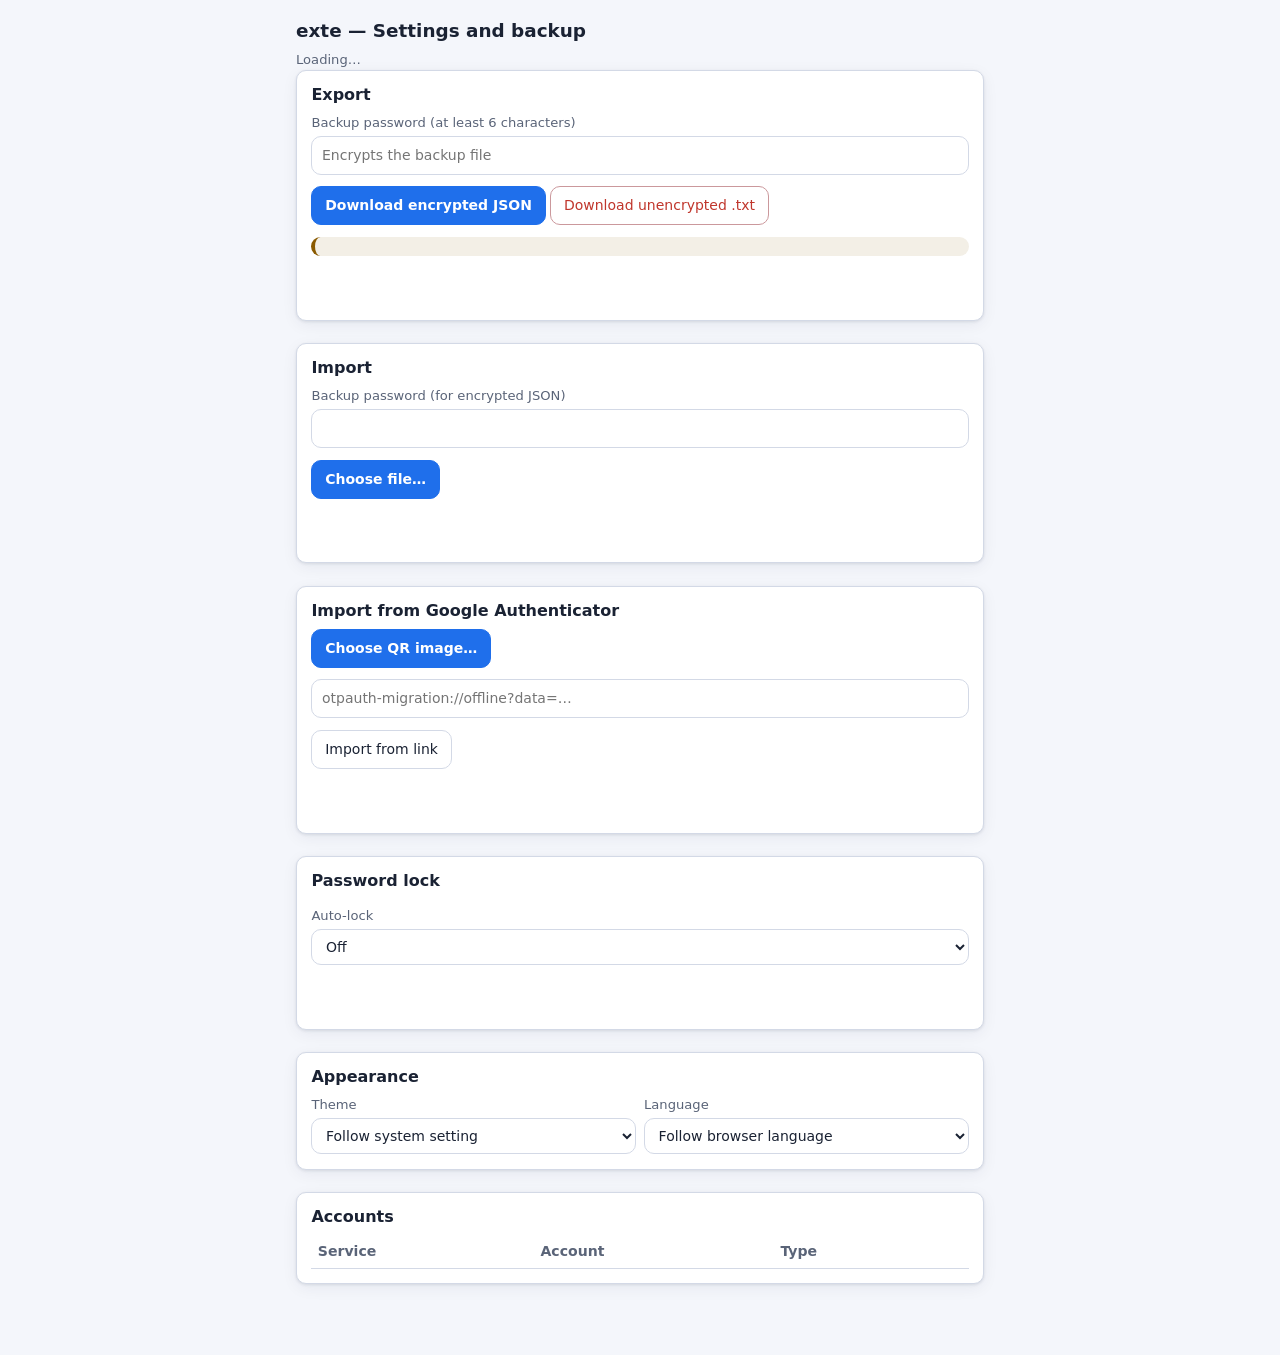
==== ayarlar.html @ 9b2154f1 "exte 1.0.0 — 2FA authenticator extension for Chrome (MV3) TOTP/HOTP code generation verified against" ====
<!doctype html>
<html lang="en">
<head>
  <meta charset="utf-8">
  <title data-i18n-baslik="ayarlarBaslik">exte — Settings and backup</title>
  <link rel="stylesheet" href="app.css">
</head>
<body class="sayfa">

<a href="#icerik" class="atla" data-i18n="icerigeAtla">Skip to content</a>
<h1 data-i18n="ayarlarBaslik">exte — Settings and backup</h1>
<p class="ipucu" id="ozet" data-i18n="yukleniyor">Loading…</p>

<main id="icerik">

  <!-- kilitliyse önce parola -->
  <section class="kart bolum" id="kilitKart" hidden aria-labelledby="kilitBaslik">
    <h2 id="kilitBaslik" data-i18n="kilitli">Locked</h2>
    <form id="kilitForm">
      <div class="alan">
        <label for="kilitParola" data-i18n="parola">Password</label>
        <input type="password" id="kilitParola" autocomplete="current-password" required>
      </div>
      <button type="submit" class="birincil" data-i18n="kilidiAc">Unlock</button>
      <p id="kilitHata" class="ipucu hata-metin" role="alert"></p>
    </form>
  </section>

  <div id="anaIcerik">

    <section class="kart bolum" aria-labelledby="disaBaslik">
      <h2 id="disaBaslik" data-i18n="disaAktar">Export</h2>
      <form id="disaForm">
        <div class="alan">
          <label for="disaParola" data-i18n="yedekParolasi">Backup password (at least 6 characters)</label>
          <input type="password" id="disaParola" autocomplete="new-password"
                 data-i18n-ph="yedekParolaIpucu" placeholder="Encrypts the backup file">
        </div>
        <button type="submit" class="birincil" data-i18n="sifreliIndir">Download encrypted JSON</button>
        <button type="button" id="disaTxt" class="tehlike" data-i18n="sifresizIndir">Download unencrypted .txt</button>
      </form>
      <p class="uyari-kutu" style="margin-top:.7rem" data-i18n-html="txtUyari"></p>
      <p id="disaDurum" class="durum" role="status"></p>
    </section>

    <section class="kart bolum" aria-labelledby="iceBaslik">
      <h2 id="iceBaslik" data-i18n="iceAktar">Import</h2>
      <p class="ipucu" data-i18n-html="iceAktarIpucu"></p>
      <div class="alan">
        <label for="iceParola" data-i18n="yedekParolasiIce">Backup password (for encrypted JSON)</label>
        <input type="password" id="iceParola" autocomplete="current-password">
      </div>
      <button type="button" id="iceDosyaAc" class="birincil" data-i18n="dosyaSec">Choose file…</button>
      <input type="file" id="iceDosya" accept=".json,.txt,application/json,text/plain" hidden>
      <p id="iceDurum" class="durum" role="status"></p>
    </section>

    <section class="kart bolum" aria-labelledby="gocBaslik">
      <h2 id="gocBaslik" data-i18n="gocBaslik">Import from Google Authenticator</h2>
      <p class="ipucu" data-i18n-html="gocIpucu"></p>
      <button type="button" id="gocDosyaAc" class="birincil" data-i18n="gocResimSec">Choose QR image…</button>
      <input type="file" id="gocDosya" accept="image/*" hidden>
      <div class="alan" style="margin-top:.7rem">
        <label for="gocMetin" data-i18n-html="gocBaglantiEtiket"></label>
        <input type="text" id="gocMetin" placeholder="otpauth-migration://offline?data=…">
      </div>
      <button type="button" id="gocEkle" data-i18n="gocBaglantidanAktar">Import from link</button>
      <p id="gocDurum" class="durum" role="status"></p>
    </section>

    <section class="kart bolum" aria-labelledby="kilitAyarBaslik">
      <h2 id="kilitAyarBaslik" data-i18n="parolaKilidi">Password lock</h2>
      <p class="ipucu" id="kilitAciklama"></p>

      <form id="kurForm" hidden>
        <div class="alan">
          <label for="kurParola" data-i18n="yeniParola">New password (at least 6 characters)</label>
          <input type="password" id="kurParola" autocomplete="new-password" required>
        </div>
        <div class="alan">
          <label for="kurParola2" data-i18n="parolaTekrar">Password (again)</label>
          <input type="password" id="kurParola2" autocomplete="new-password" required>
        </div>
        <button type="submit" class="birincil" data-i18n="kilidiKur">Enable lock</button>
        <p class="ipucu" data-i18n="kilitUyari">If you forget your password your accounts cannot be recovered — take a backup first.</p>
      </form>

      <form id="kaldirForm" hidden>
        <div class="alan">
          <label for="kaldirParola" data-i18n="mevcutParola">Current password</label>
          <input type="password" id="kaldirParola" autocomplete="current-password" required>
        </div>
        <button type="submit" class="tehlike" data-i18n="kilidiKaldir">Remove lock</button>
      </form>

      <div class="alan" style="margin-top:.9rem">
        <label for="otoKilit" data-i18n="otomatikKilit">Auto-lock</label>
        <select id="otoKilit">
          <option value="0">Off</option>
          <option value="5">5 min</option>
          <option value="15">15 min</option>
          <option value="60">1 hour</option>
        </select>
      </div>
      <p id="kilitAyarDurum" class="durum" role="status"></p>
    </section>

    <section class="kart bolum" aria-labelledby="gorunumBaslik">
      <h2 id="gorunumBaslik" data-i18n="gorunum">Appearance</h2>
      <div class="satir">
        <span>
          <label for="tema" data-i18n="tema">Theme</label>
          <select id="tema">
            <option value="auto" data-i18n="temaAuto">Follow system setting</option>
            <option value="light" data-i18n="temaAcik">Light</option>
            <option value="dark" data-i18n="temaKoyu">Dark</option>
          </select>
        </span>
        <span>
          <label for="dil" data-i18n="dil">Language</label>
          <select id="dil">
            <option value="auto" data-i18n="dilAuto">Follow browser language</option>
            <option value="en">English</option>
            <option value="tr">Türkçe</option>
          </select>
        </span>
      </div>
    </section>

    <section class="kart bolum" aria-labelledby="hesapBaslik">
      <h2 id="hesapBaslik" data-i18n="hesaplar">Accounts</h2>
      <table id="hesapTablo">
        <thead><tr>
          <th data-i18n="tabloServis">Service</th>
          <th data-i18n="tabloHesap">Account</th>
          <th data-i18n="tabloTur">Type</th>
          <th></th>
        </tr></thead>
        <tbody></tbody>
      </table>
      <p id="hesapBos" class="ipucu" hidden data-i18n="kayitliHesapYok">No saved accounts.</p>
    </section>

  </div>
</main>

<p id="canliDurum" class="atla" role="status" aria-live="polite"></p>

<script src="vendor/jsQR.js"></script>
<script type="module" src="ayarlar.js"></script>
</body>
</html>
---- app.css ----
/* exte — tek stylesheet. Token seti callcenter/panel/static/app.css ile aynı. */
:root {
  --bg: #f4f6fb; --yuzey: #ffffff; --kenar: #d3d9e6; --metin: #1a2233;
  --mute: #5a6478; --marka: #1f6feb; --marka-metin: #ffffff;
  --ok: #17794f; --hata: #c0362c; --uyari: #8a5a00;
  --golge: 0 1px 3px rgba(20,30,60,.10), 0 4px 16px rgba(20,30,60,.06);
  --r: 10px;
}
@media (prefers-color-scheme: dark) {
  :root:not([data-theme="light"]) {
    --bg:#0d1117; --yuzey:#161b22; --kenar:#2a323d; --metin:#e6edf3;
    --mute:#9aa4b2; --marka:#4d90fe; --marka-metin:#0d1117;
    --ok:#3fb950; --hata:#ff7b72; --uyari:#e3b341;
    --golge: 0 1px 3px rgba(0,0,0,.4), 0 6px 20px rgba(0,0,0,.3);
  }
}
/* Elle seçim otomatik tercihi ezer. --marka-metin koyu temada KOYU olmalı:
   açık mavi zemin üstünde beyaz metin 2.5:1'e düşer (WCAG AA ihlali). */
:root[data-theme="dark"] {
  --bg:#0d1117; --yuzey:#161b22; --kenar:#2a323d; --metin:#e6edf3;
  --mute:#9aa4b2; --marka:#4d90fe; --marka-metin:#0d1117;
  --ok:#3fb950; --hata:#ff7b72; --uyari:#e3b341;
  --golge: 0 1px 3px rgba(0,0,0,.4), 0 6px 20px rgba(0,0,0,.3);
}

* { box-sizing: border-box; }
[hidden] { display: none !important; }

body {
  margin: 0; background: var(--bg); color: var(--metin); line-height: 1.5;
  font-family: 'Segoe UI', system-ui, -apple-system, sans-serif; font-size: 14px;
}
h1, h2, h3 { margin: 0 0 .5rem; line-height: 1.25; }
h1 { font-size: 1.15rem; } h2 { font-size: 1rem; } h3 { font-size: .95rem; }
a { color: var(--marka); }
:focus-visible { outline: 3px solid var(--marka); outline-offset: 2px; border-radius: 4px; }

/* ---------- düğmeler / alanlar ---------- */
button, .dugme {
  font: inherit; cursor: pointer; border: 1px solid var(--kenar); border-radius: var(--r);
  background: var(--yuzey); color: var(--metin); padding: .5rem .8rem;
}
button:hover { border-color: var(--marka); }
button:disabled { opacity: .55; cursor: not-allowed; }
.birincil { background: var(--marka); color: var(--marka-metin); border-color: var(--marka); font-weight: 600; }
.tehlike { color: var(--hata); border-color: color-mix(in srgb, var(--hata) 40%, var(--kenar)); }
.duz { background: none; border-color: transparent; padding: .35rem .5rem; }

input, select {
  font: inherit; width: 100%; padding: .5rem .6rem; border-radius: var(--r);
  border: 1px solid var(--kenar); background: var(--yuzey); color: var(--metin);
}
label { display: block; font-size: .82rem; color: var(--mute); margin-bottom: .2rem; }
.alan { margin-bottom: .7rem; }
.satir { display: flex; gap: .5rem; align-items: center; }
.satir > * { flex: 1; }
.satir > .dar { flex: 0 0 auto; }

.kart { background: var(--yuzey); border: 1px solid var(--kenar); border-radius: var(--r);
  box-shadow: var(--golge); padding: .9rem; margin-bottom: .8rem; }
.ipucu { color: var(--mute); font-size: .82rem; margin: .25rem 0 0; }
.uyari-kutu { border-left: 4px solid var(--uyari); background: color-mix(in srgb, var(--uyari) 10%, var(--yuzey));
  padding: .6rem .8rem; border-radius: var(--r); font-size: .85rem; }
.hata-metin { color: var(--hata); }
.ok-metin { color: var(--ok); }

/* ---------- popup ---------- */
body.popup { width: 360px; min-height: 200px; max-height: 560px; display: flex; flex-direction: column; }
.ust { display: flex; gap: .4rem; align-items: center; padding: .6rem; border-bottom: 1px solid var(--kenar);
  background: var(--yuzey); position: sticky; top: 0; z-index: 2; }
.ust input[type="search"] { flex: 1; }
.govde { flex: 1; overflow-y: auto; padding: .6rem; }

.hesap {
  display: grid; grid-template-columns: 1fr auto; gap: .2rem .5rem; align-items: center;
  background: var(--yuzey); border: 1px solid var(--kenar); border-radius: var(--r);
  padding: .6rem .7rem; margin-bottom: .5rem; box-shadow: var(--golge);
}
.hesap:hover { border-color: var(--marka); }
.hesap .baslik { grid-column: 1; font-size: .8rem; color: var(--mute);
  overflow: hidden; text-overflow: ellipsis; white-space: nowrap; }
.hesap .kod {
  grid-column: 1; grid-row: 2; font-family: ui-monospace, 'Cascadia Mono', Consolas, monospace;
  font-size: 1.5rem; font-weight: 600; letter-spacing: .08em; background: none; border: none;
  padding: 0; text-align: left; color: var(--metin); cursor: pointer;
}
.hesap .kod:hover { color: var(--marka); }
.hesap .araclar { grid-column: 2; grid-row: 1 / span 2; display: flex; gap: .2rem; align-items: center; }
.hesap .cubuk { grid-column: 1 / -1; grid-row: 3; height: 4px; border-radius: 2px;
  background: color-mix(in srgb, var(--kenar) 70%, transparent); overflow: hidden; margin-top: .35rem; }
.hesap .cubuk > i { display: block; height: 100%; background: var(--marka); transition: width 1s linear; }
.hesap.bitiyor .cubuk > i { background: var(--hata); }

.bos { text-align: center; color: var(--mute); padding: 2rem 1rem; }

/* ---------- sekmeler ---------- */
.sekmeler { display: flex; gap: .3rem; margin-bottom: .8rem; border-bottom: 1px solid var(--kenar); }
.sekme { background: none; border: none; border-bottom: 2px solid transparent; border-radius: 0;
  padding: .45rem .6rem; color: var(--mute); }
.sekme[aria-selected="true"] { color: var(--marka); border-bottom-color: var(--marka); font-weight: 600; }

/* ---------- toast ---------- */
.toast { position: fixed; left: 50%; bottom: 12px; transform: translateX(-50%);
  background: var(--metin); color: var(--bg); padding: .5rem .9rem; border-radius: var(--r);
  box-shadow: var(--golge); font-size: .85rem; z-index: 10; animation: gir .18s ease-out; }
@keyframes gir { from { opacity: 0; transform: translate(-50%, 8px); } }
@media (prefers-reduced-motion: reduce) { .toast { animation: none; } .hesap .cubuk > i { transition: none; } }

/* ---------- ayarlar sayfası ---------- */
body.sayfa { max-width: 720px; margin: 0 auto; padding: 1.2rem 1rem 3rem; }
.atla { position: absolute; left: -9999px; }
.atla:focus { position: static; display: inline-block; margin-bottom: .5rem; }
.bolum { margin-bottom: 1.4rem; }
.durum { min-height: 1.4rem; font-size: .85rem; }
table { width: 100%; border-collapse: collapse; font-size: .88rem; }
th, td { text-align: left; padding: .35rem .4rem; border-bottom: 1px solid var(--kenar); }
th { color: var(--mute); font-weight: 600; }
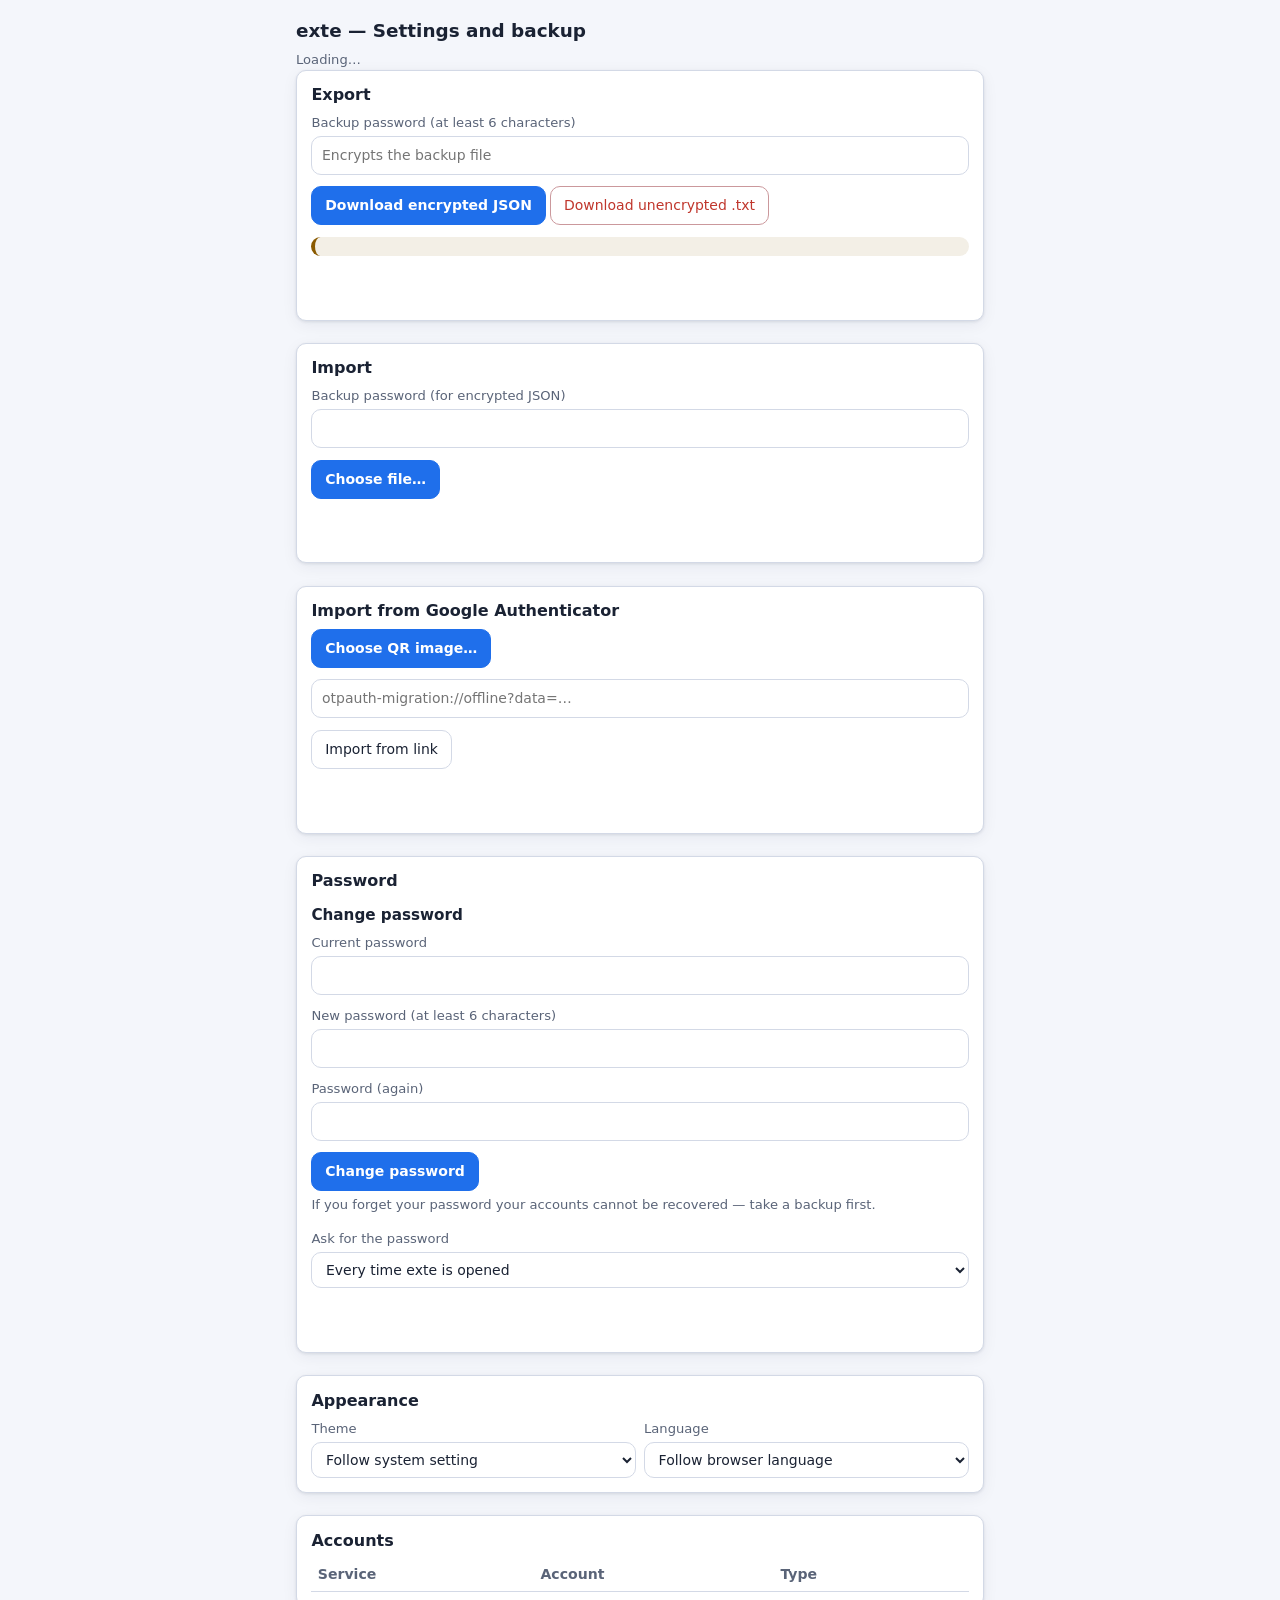
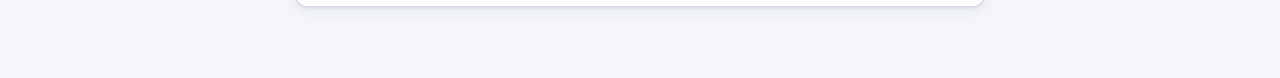
==== commit 9034d1b2: "lock: require a password, ask on every open, let the user pick the interval The password lock was op" ====
--- a/ayarlar.html
+++ b/ayarlar.html
@@ -12,6 +12,25 @@
 <p class="ipucu" id="ozet" data-i18n="yukleniyor">Loading…</p>
 
 <main id="icerik">
+
+  <!-- parola hiç belirlenmemişse önce kurulum -->
+  <section class="kart bolum" id="kurulumKart" hidden aria-labelledby="kurulumBaslik">
+    <h2 id="kurulumBaslik" data-i18n="kurulumBaslik">Set your password</h2>
+    <p class="ipucu" data-i18n="kurulumIpucu"></p>
+    <p class="uyari-kutu" style="margin:.7rem 0" data-i18n-html="kurulumUyari"></p>
+    <form id="kurulumForm">
+      <div class="alan">
+        <label for="kurulumParola" data-i18n="yeniParola">New password (at least 6 characters)</label>
+        <input type="password" id="kurulumParola" autocomplete="new-password" minlength="6" required>
+      </div>
+      <div class="alan">
+        <label for="kurulumParola2" data-i18n="parolaTekrar">Password (again)</label>
+        <input type="password" id="kurulumParola2" autocomplete="new-password" minlength="6" required>
+      </div>
+      <button type="submit" class="birincil" data-i18n="parolaOlustur">Set password and continue</button>
+      <p id="kurulumHata" class="ipucu hata-metin" role="alert"></p>
+    </form>
+  </section>
 
   <!-- kilitliyse önce parola -->
   <section class="kart bolum" id="kilitKart" hidden aria-labelledby="kilitBaslik">
@@ -69,39 +88,60 @@
     </section>
 
     <section class="kart bolum" aria-labelledby="kilitAyarBaslik">
-      <h2 id="kilitAyarBaslik" data-i18n="parolaKilidi">Password lock</h2>
-      <p class="ipucu" id="kilitAciklama"></p>
+      <h2 id="kilitAyarBaslik" data-i18n="parolaKilidi">Password</h2>
+      <p class="ipucu" data-i18n="kilitAciklama"></p>
 
-      <form id="kurForm" hidden>
+      <h3 style="margin-top:.9rem" data-i18n="parolaDegistirBaslik">Change password</h3>
+      <form id="degistirForm">
         <div class="alan">
-          <label for="kurParola" data-i18n="yeniParola">New password (at least 6 characters)</label>
-          <input type="password" id="kurParola" autocomplete="new-password" required>
+          <label for="degistirEski" data-i18n="mevcutParola">Current password</label>
+          <input type="password" id="degistirEski" autocomplete="current-password" required>
         </div>
         <div class="alan">
-          <label for="kurParola2" data-i18n="parolaTekrar">Password (again)</label>
-          <input type="password" id="kurParola2" autocomplete="new-password" required>
+          <label for="degistirYeni" data-i18n="yeniParola">New password (at least 6 characters)</label>
+          <input type="password" id="degistirYeni" autocomplete="new-password" minlength="6" required>
         </div>
-        <button type="submit" class="birincil" data-i18n="kilidiKur">Enable lock</button>
+        <div class="alan">
+          <label for="degistirYeni2" data-i18n="parolaTekrar">Password (again)</label>
+          <input type="password" id="degistirYeni2" autocomplete="new-password" minlength="6" required>
+        </div>
+        <button type="submit" class="birincil" data-i18n="parolaDegistirDugme">Change password</button>
         <p class="ipucu" data-i18n="kilitUyari">If you forget your password your accounts cannot be recovered — take a backup first.</p>
       </form>
 
-      <form id="kaldirForm" hidden>
-        <div class="alan">
-          <label for="kaldirParola" data-i18n="mevcutParola">Current password</label>
-          <input type="password" id="kaldirParola" autocomplete="current-password" required>
-        </div>
-        <button type="submit" class="tehlike" data-i18n="kilidiKaldir">Remove lock</button>
-      </form>
-
       <div class="alan" style="margin-top:.9rem">
-        <label for="otoKilit" data-i18n="otomatikKilit">Auto-lock</label>
+        <label for="otoKilit" data-i18n="otomatikKilit">Ask for the password</label>
         <select id="otoKilit">
-          <option value="0">Off</option>
+          <option value="-1">Every time exte is opened</option>
+          <option value="0">Once per browser session</option>
           <option value="5">5 min</option>
           <option value="15">15 min</option>
           <option value="60">1 hour</option>
+          <option value="ozel">After a period I choose…</option>
         </select>
       </div>
+
+      <div id="ozelSureAlan" hidden>
+        <div class="satir alan">
+          <span>
+            <label for="ozelSayi" data-i18n="ozelSure">Do not ask again for</label>
+            <input type="number" id="ozelSayi" min="1" max="43200" step="1" value="30" required>
+          </span>
+          <span>
+            <label for="ozelBirim" data-i18n="ozelBirim">Unit</label>
+            <select id="ozelBirim">
+              <option value="1">minutes</option>
+              <option value="60">hours</option>
+              <option value="1440">days</option>
+            </select>
+          </span>
+          <span class="dar" style="align-self:end">
+            <button type="button" id="ozelKaydet" class="birincil" data-i18n="kaydet">Save</button>
+          </span>
+        </div>
+        <p class="ipucu" data-i18n="otoOzelIpucu"></p>
+      </div>
+
       <p id="kilitAyarDurum" class="durum" role="status"></p>
     </section>
 
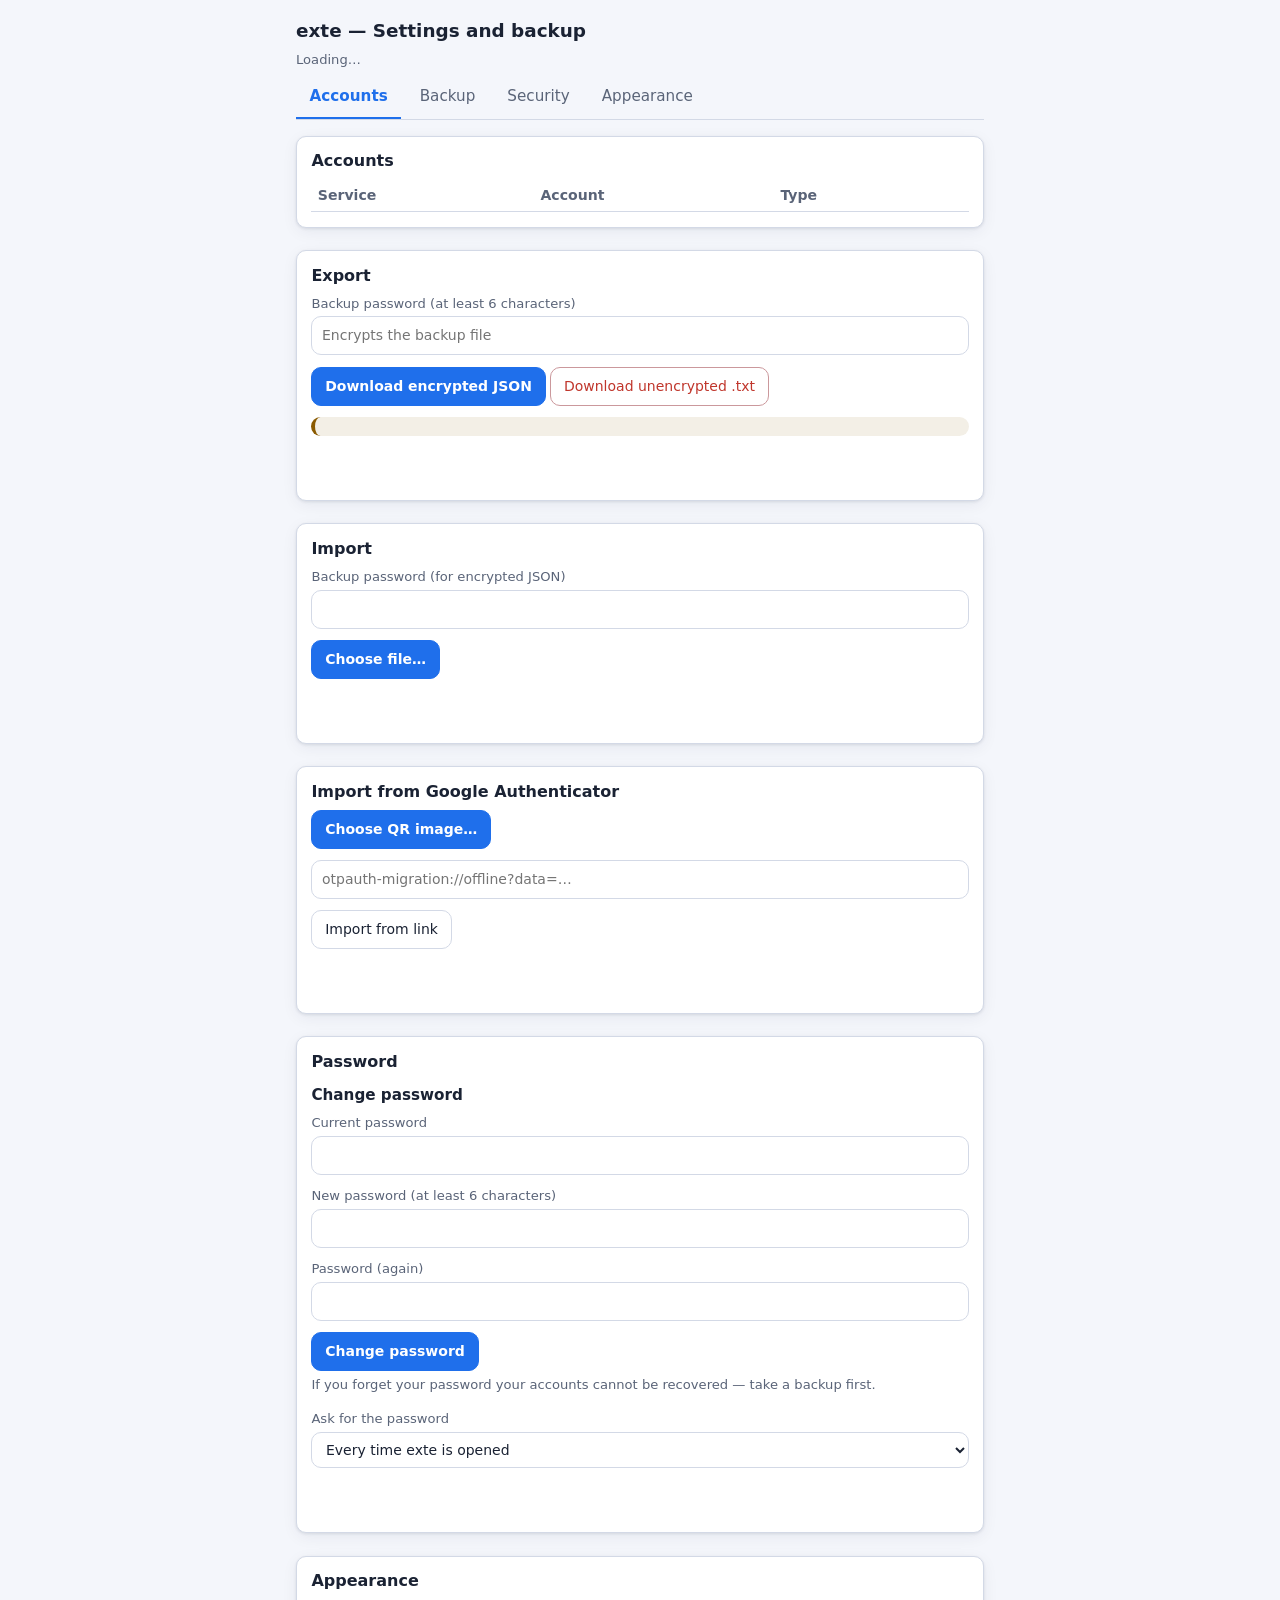
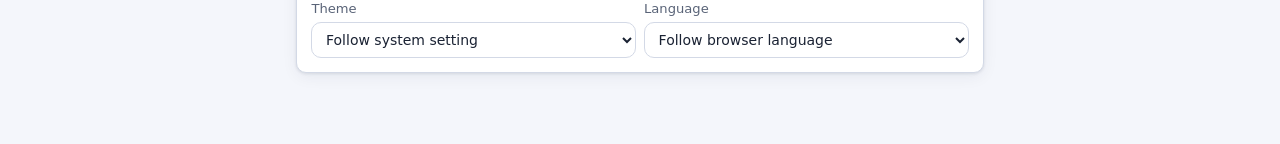
==== commit f14b5fde: "settings: group the options page into tabs Six stacked cards had turned the options page into a long" ====
--- a/ayarlar.html
+++ b/ayarlar.html
@@ -47,139 +47,158 @@
 
   <div id="anaIcerik">
 
-    <section class="kart bolum" aria-labelledby="disaBaslik">
-      <h2 id="disaBaslik" data-i18n="disaAktar">Export</h2>
-      <form id="disaForm">
+    <div class="sekmeler" role="tablist" data-i18n-aria="ayarBolumleri" aria-label="Settings sections">
+      <button type="button" class="sekme" role="tab" id="sekHesaplar" aria-selected="true"
+              aria-controls="panelHesaplar" data-i18n="sekmeHesaplar">Accounts</button>
+      <button type="button" class="sekme" role="tab" id="sekYedek" aria-selected="false" tabindex="-1"
+              aria-controls="panelYedek" data-i18n="sekmeYedekleme">Backup</button>
+      <button type="button" class="sekme" role="tab" id="sekGuvenlik" aria-selected="false" tabindex="-1"
+              aria-controls="panelGuvenlik" data-i18n="sekmeGuvenlik">Security</button>
+      <button type="button" class="sekme" role="tab" id="sekGorunum" aria-selected="false" tabindex="-1"
+              aria-controls="panelGorunum" data-i18n="sekmeGorunum">Appearance</button>
+    </div>
+
+    <div id="panelHesaplar" role="tabpanel" aria-labelledby="sekHesaplar" tabindex="0">
+      <section class="kart bolum" aria-labelledby="hesapBaslik">
+        <h2 id="hesapBaslik" data-i18n="hesaplar">Accounts</h2>
+        <table id="hesapTablo">
+          <thead><tr>
+            <th data-i18n="tabloServis">Service</th>
+            <th data-i18n="tabloHesap">Account</th>
+            <th data-i18n="tabloTur">Type</th>
+            <th></th>
+          </tr></thead>
+          <tbody></tbody>
+        </table>
+        <p id="hesapBos" class="ipucu" hidden data-i18n="kayitliHesapYok">No saved accounts.</p>
+      </section>
+    </div>
+
+    <div id="panelYedek" role="tabpanel" aria-labelledby="sekYedek" tabindex="0">
+      <section class="kart bolum" aria-labelledby="disaBaslik">
+        <h2 id="disaBaslik" data-i18n="disaAktar">Export</h2>
+        <form id="disaForm">
+          <div class="alan">
+            <label for="disaParola" data-i18n="yedekParolasi">Backup password (at least 6 characters)</label>
+            <input type="password" id="disaParola" autocomplete="new-password"
+                   data-i18n-ph="yedekParolaIpucu" placeholder="Encrypts the backup file">
+          </div>
+          <button type="submit" class="birincil" data-i18n="sifreliIndir">Download encrypted JSON</button>
+          <button type="button" id="disaTxt" class="tehlike" data-i18n="sifresizIndir">Download unencrypted .txt</button>
+        </form>
+        <p class="uyari-kutu" style="margin-top:.7rem" data-i18n-html="txtUyari"></p>
+        <p id="disaDurum" class="durum" role="status"></p>
+      </section>
+
+      <section class="kart bolum" aria-labelledby="iceBaslik">
+        <h2 id="iceBaslik" data-i18n="iceAktar">Import</h2>
+        <p class="ipucu" data-i18n-html="iceAktarIpucu"></p>
         <div class="alan">
-          <label for="disaParola" data-i18n="yedekParolasi">Backup password (at least 6 characters)</label>
-          <input type="password" id="disaParola" autocomplete="new-password"
-                 data-i18n-ph="yedekParolaIpucu" placeholder="Encrypts the backup file">
-        </div>
-        <button type="submit" class="birincil" data-i18n="sifreliIndir">Download encrypted JSON</button>
-        <button type="button" id="disaTxt" class="tehlike" data-i18n="sifresizIndir">Download unencrypted .txt</button>
-      </form>
-      <p class="uyari-kutu" style="margin-top:.7rem" data-i18n-html="txtUyari"></p>
-      <p id="disaDurum" class="durum" role="status"></p>
-    </section>
-
-    <section class="kart bolum" aria-labelledby="iceBaslik">
-      <h2 id="iceBaslik" data-i18n="iceAktar">Import</h2>
-      <p class="ipucu" data-i18n-html="iceAktarIpucu"></p>
-      <div class="alan">
-        <label for="iceParola" data-i18n="yedekParolasiIce">Backup password (for encrypted JSON)</label>
-        <input type="password" id="iceParola" autocomplete="current-password">
-      </div>
-      <button type="button" id="iceDosyaAc" class="birincil" data-i18n="dosyaSec">Choose file…</button>
-      <input type="file" id="iceDosya" accept=".json,.txt,application/json,text/plain" hidden>
-      <p id="iceDurum" class="durum" role="status"></p>
-    </section>
-
-    <section class="kart bolum" aria-labelledby="gocBaslik">
-      <h2 id="gocBaslik" data-i18n="gocBaslik">Import from Google Authenticator</h2>
-      <p class="ipucu" data-i18n-html="gocIpucu"></p>
-      <button type="button" id="gocDosyaAc" class="birincil" data-i18n="gocResimSec">Choose QR image…</button>
-      <input type="file" id="gocDosya" accept="image/*" hidden>
-      <div class="alan" style="margin-top:.7rem">
-        <label for="gocMetin" data-i18n-html="gocBaglantiEtiket"></label>
-        <input type="text" id="gocMetin" placeholder="otpauth-migration://offline?data=…">
-      </div>
-      <button type="button" id="gocEkle" data-i18n="gocBaglantidanAktar">Import from link</button>
-      <p id="gocDurum" class="durum" role="status"></p>
-    </section>
-
-    <section class="kart bolum" aria-labelledby="kilitAyarBaslik">
-      <h2 id="kilitAyarBaslik" data-i18n="parolaKilidi">Password</h2>
-      <p class="ipucu" data-i18n="kilitAciklama"></p>
-
-      <h3 style="margin-top:.9rem" data-i18n="parolaDegistirBaslik">Change password</h3>
-      <form id="degistirForm">
-        <div class="alan">
-          <label for="degistirEski" data-i18n="mevcutParola">Current password</label>
-          <input type="password" id="degistirEski" autocomplete="current-password" required>
-        </div>
-        <div class="alan">
-          <label for="degistirYeni" data-i18n="yeniParola">New password (at least 6 characters)</label>
-          <input type="password" id="degistirYeni" autocomplete="new-password" minlength="6" required>
-        </div>
-        <div class="alan">
-          <label for="degistirYeni2" data-i18n="parolaTekrar">Password (again)</label>
-          <input type="password" id="degistirYeni2" autocomplete="new-password" minlength="6" required>
-        </div>
-        <button type="submit" class="birincil" data-i18n="parolaDegistirDugme">Change password</button>
-        <p class="ipucu" data-i18n="kilitUyari">If you forget your password your accounts cannot be recovered — take a backup first.</p>
-      </form>
-
-      <div class="alan" style="margin-top:.9rem">
-        <label for="otoKilit" data-i18n="otomatikKilit">Ask for the password</label>
-        <select id="otoKilit">
-          <option value="-1">Every time exte is opened</option>
-          <option value="0">Once per browser session</option>
-          <option value="5">5 min</option>
-          <option value="15">15 min</option>
-          <option value="60">1 hour</option>
-          <option value="ozel">After a period I choose…</option>
-        </select>
-      </div>
-
-      <div id="ozelSureAlan" hidden>
-        <div class="satir alan">
+          <label for="iceParola" data-i18n="yedekParolasiIce">Backup password (for encrypted JSON)</label>
+          <input type="password" id="iceParola" autocomplete="current-password">
+        </div>
+        <button type="button" id="iceDosyaAc" class="birincil" data-i18n="dosyaSec">Choose file…</button>
+        <input type="file" id="iceDosya" accept=".json,.txt,application/json,text/plain" hidden>
+        <p id="iceDurum" class="durum" role="status"></p>
+      </section>
+
+      <section class="kart bolum" aria-labelledby="gocBaslik">
+        <h2 id="gocBaslik" data-i18n="gocBaslik">Import from Google Authenticator</h2>
+        <p class="ipucu" data-i18n-html="gocIpucu"></p>
+        <button type="button" id="gocDosyaAc" class="birincil" data-i18n="gocResimSec">Choose QR image…</button>
+        <input type="file" id="gocDosya" accept="image/*" hidden>
+        <div class="alan" style="margin-top:.7rem">
+          <label for="gocMetin" data-i18n-html="gocBaglantiEtiket"></label>
+          <input type="text" id="gocMetin" placeholder="otpauth-migration://offline?data=…">
+        </div>
+        <button type="button" id="gocEkle" data-i18n="gocBaglantidanAktar">Import from link</button>
+        <p id="gocDurum" class="durum" role="status"></p>
+      </section>
+    </div>
+
+    <div id="panelGuvenlik" role="tabpanel" aria-labelledby="sekGuvenlik" tabindex="0">
+      <section class="kart bolum" aria-labelledby="kilitAyarBaslik">
+        <h2 id="kilitAyarBaslik" data-i18n="parolaKilidi">Password</h2>
+        <p class="ipucu" data-i18n="kilitAciklama"></p>
+
+        <h3 style="margin-top:.9rem" data-i18n="parolaDegistirBaslik">Change password</h3>
+        <form id="degistirForm">
+          <div class="alan">
+            <label for="degistirEski" data-i18n="mevcutParola">Current password</label>
+            <input type="password" id="degistirEski" autocomplete="current-password" required>
+          </div>
+          <div class="alan">
+            <label for="degistirYeni" data-i18n="yeniParola">New password (at least 6 characters)</label>
+            <input type="password" id="degistirYeni" autocomplete="new-password" minlength="6" required>
+          </div>
+          <div class="alan">
+            <label for="degistirYeni2" data-i18n="parolaTekrar">Password (again)</label>
+            <input type="password" id="degistirYeni2" autocomplete="new-password" minlength="6" required>
+          </div>
+          <button type="submit" class="birincil" data-i18n="parolaDegistirDugme">Change password</button>
+          <p class="ipucu" data-i18n="kilitUyari">If you forget your password your accounts cannot be recovered — take a backup first.</p>
+        </form>
+
+        <div class="alan" style="margin-top:.9rem">
+          <label for="otoKilit" data-i18n="otomatikKilit">Ask for the password</label>
+          <select id="otoKilit">
+            <option value="-1">Every time exte is opened</option>
+            <option value="0">Once per browser session</option>
+            <option value="5">5 min</option>
+            <option value="15">15 min</option>
+            <option value="60">1 hour</option>
+            <option value="ozel">After a period I choose…</option>
+          </select>
+        </div>
+
+        <div id="ozelSureAlan" hidden>
+          <div class="satir alan">
+            <span>
+              <label for="ozelSayi" data-i18n="ozelSure">Do not ask again for</label>
+              <input type="number" id="ozelSayi" min="1" max="43200" step="1" value="30" required>
+            </span>
+            <span>
+              <label for="ozelBirim" data-i18n="ozelBirim">Unit</label>
+              <select id="ozelBirim">
+                <option value="1">minutes</option>
+                <option value="60">hours</option>
+                <option value="1440">days</option>
+              </select>
+            </span>
+            <span class="dar" style="align-self:end">
+              <button type="button" id="ozelKaydet" class="birincil" data-i18n="kaydet">Save</button>
+            </span>
+          </div>
+          <p class="ipucu" data-i18n="otoOzelIpucu"></p>
+        </div>
+
+        <p id="kilitAyarDurum" class="durum" role="status"></p>
+      </section>
+    </div>
+
+    <div id="panelGorunum" role="tabpanel" aria-labelledby="sekGorunum" tabindex="0">
+      <section class="kart bolum" aria-labelledby="gorunumBaslik">
+        <h2 id="gorunumBaslik" data-i18n="gorunum">Appearance</h2>
+        <div class="satir">
           <span>
-            <label for="ozelSayi" data-i18n="ozelSure">Do not ask again for</label>
-            <input type="number" id="ozelSayi" min="1" max="43200" step="1" value="30" required>
+            <label for="tema" data-i18n="tema">Theme</label>
+            <select id="tema">
+              <option value="auto" data-i18n="temaAuto">Follow system setting</option>
+              <option value="light" data-i18n="temaAcik">Light</option>
+              <option value="dark" data-i18n="temaKoyu">Dark</option>
+            </select>
           </span>
           <span>
-            <label for="ozelBirim" data-i18n="ozelBirim">Unit</label>
-            <select id="ozelBirim">
-              <option value="1">minutes</option>
-              <option value="60">hours</option>
-              <option value="1440">days</option>
+            <label for="dil" data-i18n="dil">Language</label>
+            <select id="dil">
+              <option value="auto" data-i18n="dilAuto">Follow browser language</option>
+              <option value="en">English</option>
+              <option value="tr">Türkçe</option>
             </select>
           </span>
-          <span class="dar" style="align-self:end">
-            <button type="button" id="ozelKaydet" class="birincil" data-i18n="kaydet">Save</button>
-          </span>
-        </div>
-        <p class="ipucu" data-i18n="otoOzelIpucu"></p>
-      </div>
-
-      <p id="kilitAyarDurum" class="durum" role="status"></p>
-    </section>
-
-    <section class="kart bolum" aria-labelledby="gorunumBaslik">
-      <h2 id="gorunumBaslik" data-i18n="gorunum">Appearance</h2>
-      <div class="satir">
-        <span>
-          <label for="tema" data-i18n="tema">Theme</label>
-          <select id="tema">
-            <option value="auto" data-i18n="temaAuto">Follow system setting</option>
-            <option value="light" data-i18n="temaAcik">Light</option>
-            <option value="dark" data-i18n="temaKoyu">Dark</option>
-          </select>
-        </span>
-        <span>
-          <label for="dil" data-i18n="dil">Language</label>
-          <select id="dil">
-            <option value="auto" data-i18n="dilAuto">Follow browser language</option>
-            <option value="en">English</option>
-            <option value="tr">Türkçe</option>
-          </select>
-        </span>
-      </div>
-    </section>
-
-    <section class="kart bolum" aria-labelledby="hesapBaslik">
-      <h2 id="hesapBaslik" data-i18n="hesaplar">Accounts</h2>
-      <table id="hesapTablo">
-        <thead><tr>
-          <th data-i18n="tabloServis">Service</th>
-          <th data-i18n="tabloHesap">Account</th>
-          <th data-i18n="tabloTur">Type</th>
-          <th></th>
-        </tr></thead>
-        <tbody></tbody>
-      </table>
-      <p id="hesapBos" class="ipucu" hidden data-i18n="kayitliHesapYok">No saved accounts.</p>
-    </section>
+        </div>
+      </section>
+    </div>
 
   </div>
 </main>
--- a/app.css
+++ b/app.css
@@ -108,6 +108,12 @@
 
 /* ---------- ayarlar sayfası ---------- */
 body.sayfa { max-width: 720px; margin: 0 auto; padding: 1.2rem 1rem 3rem; }
+
+/* Sekme şeridi sayfa kaydırılırken üstte kalır; dar pencerede yatay kayar. */
+body.sayfa .sekmeler { position: sticky; top: 0; z-index: 3; background: var(--bg);
+  margin-bottom: 1rem; padding-top: .4rem; overflow-x: auto; scrollbar-width: thin; }
+body.sayfa .sekme { padding: .55rem .85rem; font-size: .95rem; white-space: nowrap; }
+body.sayfa [role="tabpanel"]:focus-visible { outline-offset: 4px; }
 .atla { position: absolute; left: -9999px; }
 .atla:focus { position: static; display: inline-block; margin-bottom: .5rem; }
 .bolum { margin-bottom: 1.4rem; }
